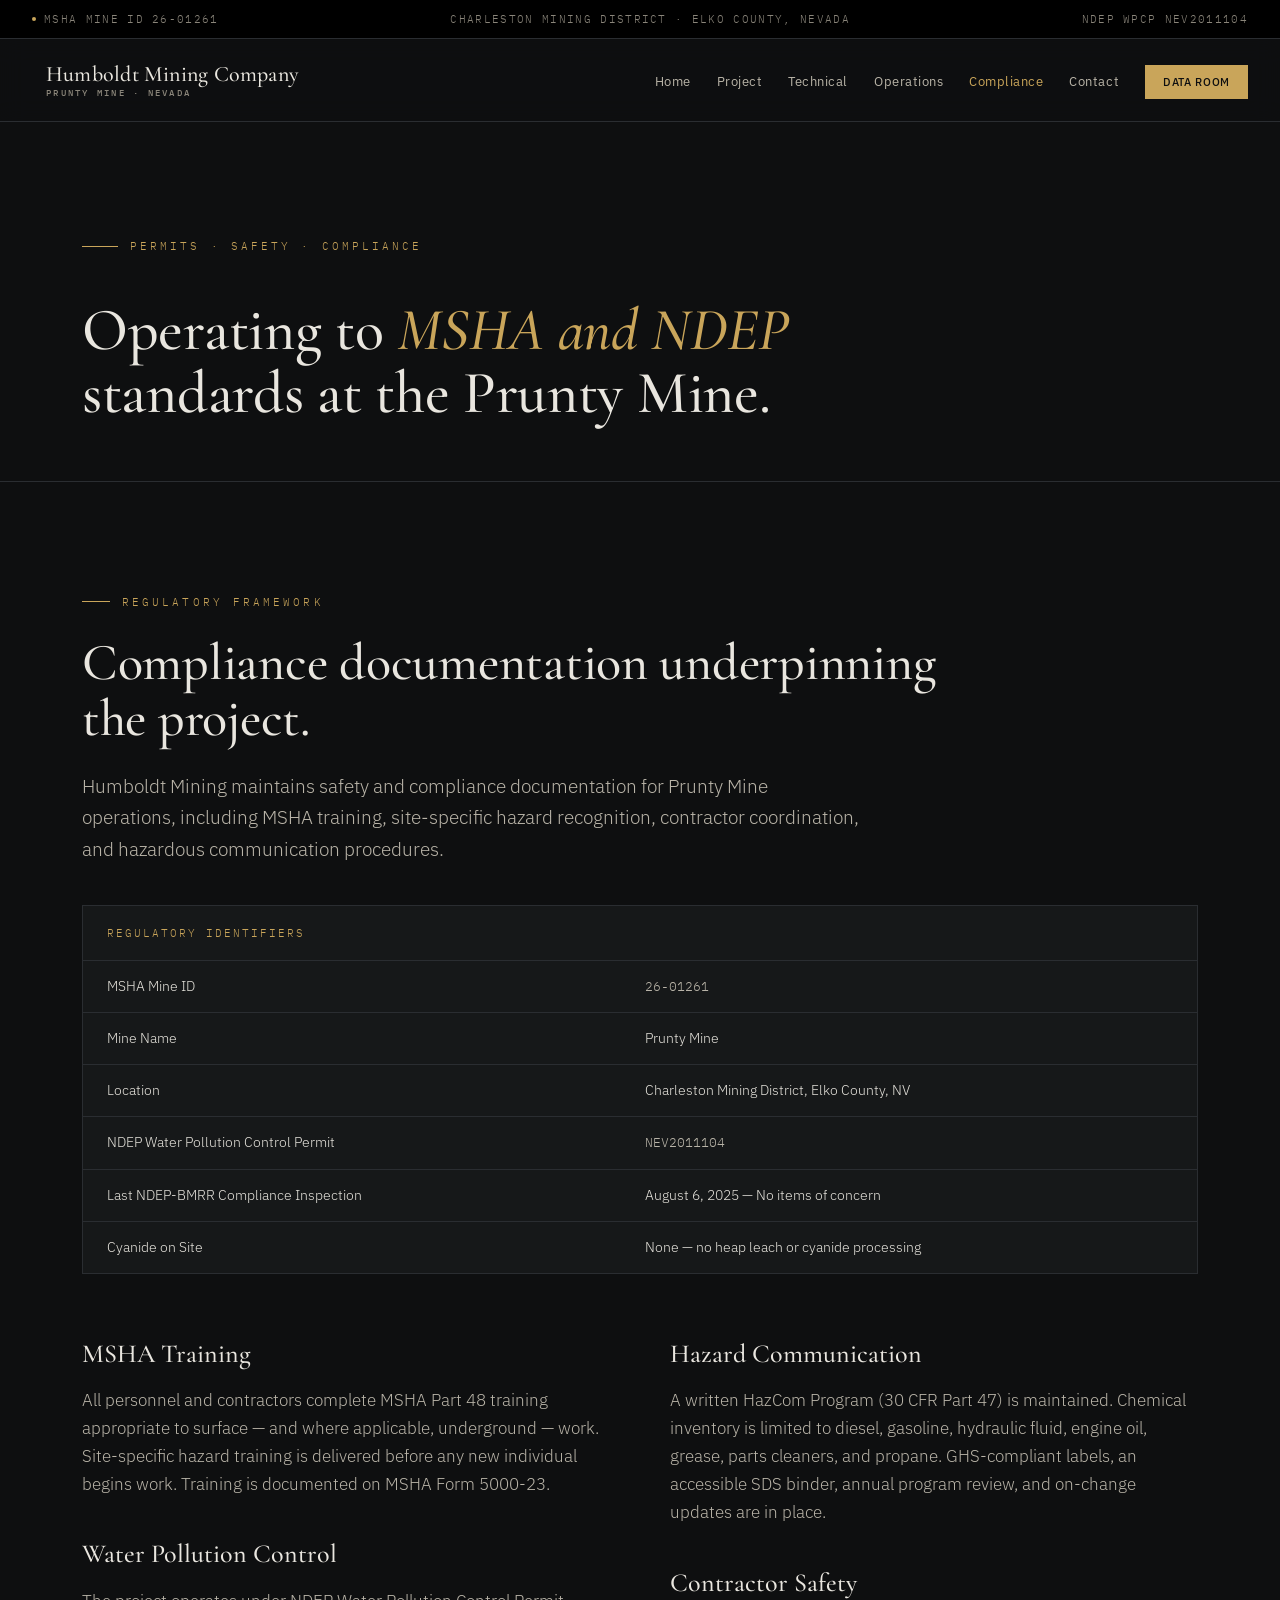
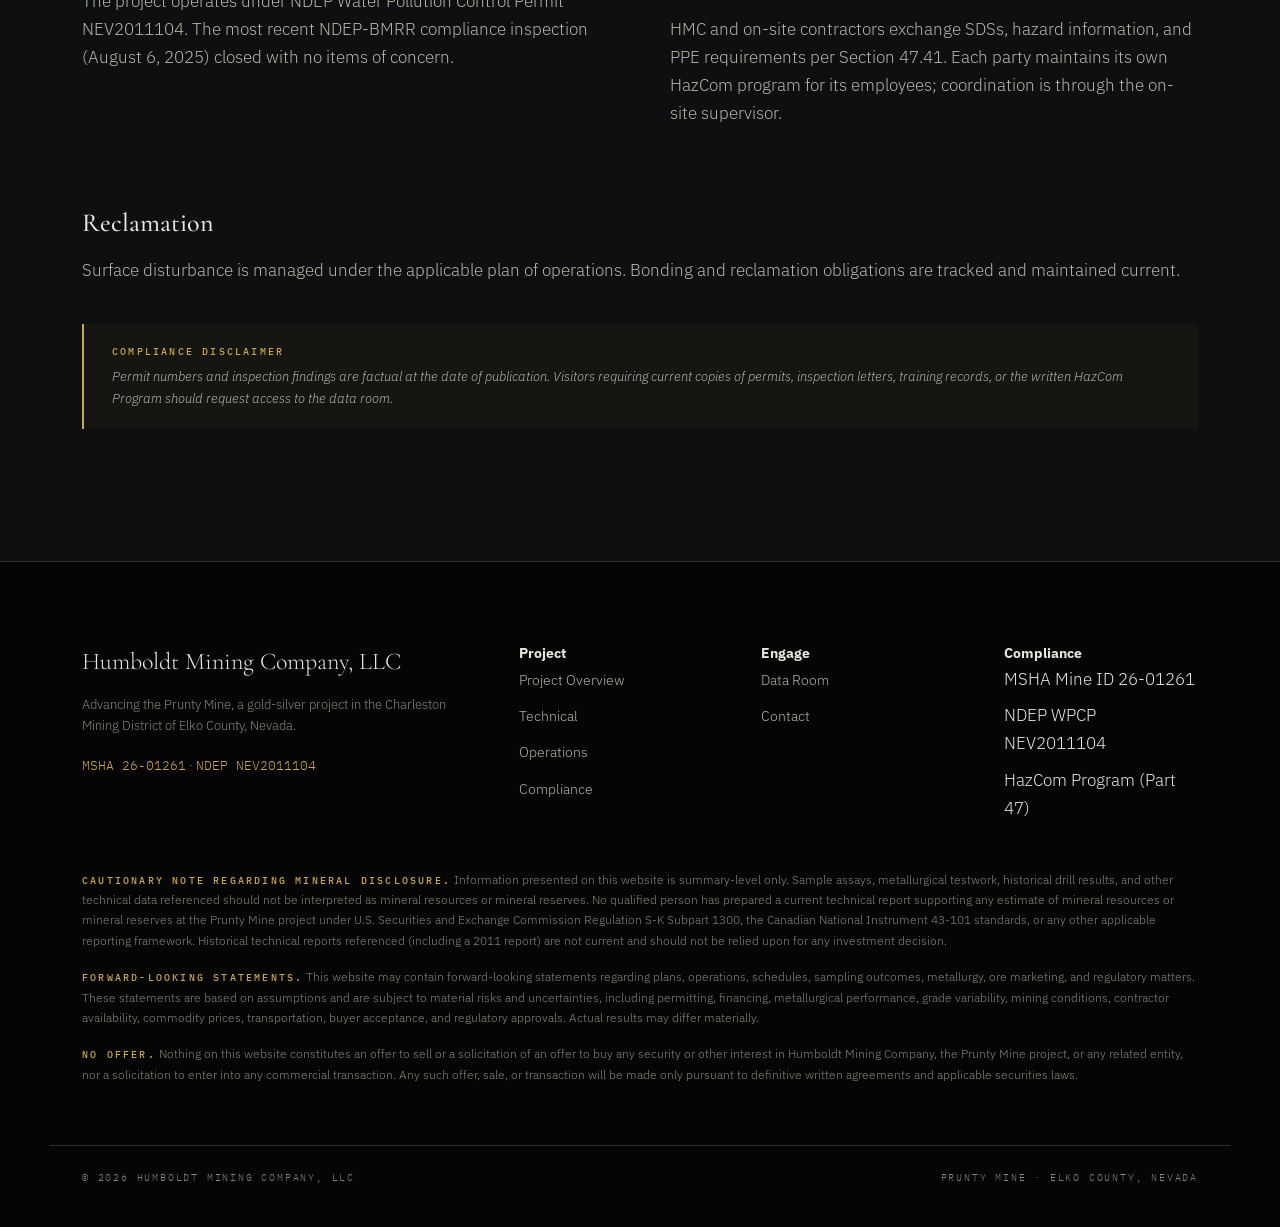
==== compliance.html @ 2f03397b "Add files via upload" ====
<!DOCTYPE html>
<html lang="en">
<head>
<meta charset="UTF-8">
<meta name="viewport" content="width=device-width, initial-scale=1.0">
<title>Permits, Safety & Compliance &mdash; Humboldt Mining Company</title>
<meta name="description" content="MSHA Mine ID 26-01261. NDEP Water Pollution Control Permit NEV2011104. Active HazCom Program. No cyanide on site.">
<meta name="robots" content="index, follow">
<meta name="author" content="Humboldt Mining Company, LLC">
<meta name="theme-color" content="#0e0f10">
<meta property="og:type" content="website">
<meta property="og:url" content="https://humboldtmining.com/compliance.html">
<meta property="og:title" content="Permits, Safety & Compliance &mdash; Humboldt Mining Company">
<meta property="og:description" content="MSHA Mine ID 26-01261. NDEP Water Pollution Control Permit NEV2011104. Active HazCom Program. No cyanide on site.">
<meta property="og:site_name" content="Humboldt Mining Company, LLC">
<meta property="og:locale" content="en_US">
<meta name="twitter:card" content="summary_large_image">
<meta name="twitter:title" content="Permits, Safety & Compliance &mdash; Humboldt Mining Company">
<meta name="twitter:description" content="MSHA Mine ID 26-01261. NDEP Water Pollution Control Permit NEV2011104. Active HazCom Program. No cyanide on site.">
<link rel="icon" type="image/x-icon" href="images/favicon.ico">
<script type="application/ld+json">
{ "@context": "https://schema.org", "@type": "Organization",
   "name": "Humboldt Mining Company, LLC", "url": "https://humboldtmining.com/",
   "description": "Operator of the Prunty Mine gold-silver project in the Charleston Mining District, Elko County, Nevada.",
   "address": { "@type": "PostalAddress", "addressRegion": "NV", "addressCountry": "US" } }
</script>
<link rel="preconnect" href="https://fonts.googleapis.com">
<link rel="preconnect" href="https://fonts.gstatic.com" crossorigin>
<link href="https://fonts.googleapis.com/css2?family=Cormorant+Garamond:wght@400;500;600;700&family=IBM+Plex+Mono:wght@400;500;600&family=IBM+Plex+Sans:wght@300;400;500;600&display=swap" rel="stylesheet">
<link rel="stylesheet" href="styles.css">
</head>
<body>

<div class="utility-bar">
  <div class="utility-bar-inner">
    <span><span class="dot"></span>MSHA Mine ID 26-01261</span>
    <span>Charleston Mining District &middot; Elko County, Nevada</span>
    <span>NDEP WPCP NEV2011104</span>
  </div>
</div>
<header class="site-nav">
  <div class="nav-inner">
    <a href="index.html" class="brand" style="display:flex;align-items:center;gap:14px;">
      <img src="images/logo-mark.png" alt="" style="height:46px;width:auto;display:block;flex-shrink:0;">
      <span>
        Humboldt Mining Company
        <span class="small">Prunty Mine &middot; Nevada</span>
      </span>
    </a>
    <nav>
      <ul>
        <li><a href="index.html">Home</a></li>
        <li><a href="project.html">Project</a></li>
        <li><a href="technical.html">Technical</a></li>
        <li><a href="operations.html">Operations</a></li>
        <li><a href="compliance.html" class="active">Compliance</a></li>
        <li><a href="contact.html">Contact</a></li>
        <li><a href="dataroom.html" class="nav-cta">Data Room</a></li>
      </ul>
    </nav>
    <button class="nav-toggle" aria-label="Open menu" onclick="document.body.classList.toggle('nav-open')">
      <span></span><span></span><span></span>
    </button>
  </div>
</header>

<section class="page-hero" style="padding:0;border-bottom:1px solid var(--steel);">
  <div class="page-hero-img" style="background-image:url('images/hero-compliance.jpg');"></div>
  <div class="page-hero-inner">
    <div class="eyebrow">Permits &middot; Safety &middot; Compliance</div>
    <h1>Operating to <em>MSHA and NDEP</em> standards at the Prunty Mine.</h1>
  </div>
</section>


<section>
  <div class="container">
    <div class="section-eyebrow">Regulatory Framework</div>
    <h2>Compliance documentation underpinning the project.</h2>
    <p class="lead">Humboldt Mining maintains safety and compliance documentation for Prunty Mine operations, including MSHA training, site-specific hazard recognition, contractor coordination, and hazardous communication procedures.</p>

    <div class="data-table-wrap">
      <div class="data-table-caption">Regulatory Identifiers</div>
      <table class="data">
        <tbody>
          <tr><td>MSHA Mine ID</td><td class="id">26-01261</td></tr>
          <tr><td>Mine Name</td><td>Prunty Mine</td></tr>
          <tr><td>Location</td><td>Charleston Mining District, Elko County, NV</td></tr>
          <tr><td>NDEP Water Pollution Control Permit</td><td class="id">NEV2011104</td></tr>
          <tr><td>Last NDEP-BMRR Compliance Inspection</td><td>August 6, 2025 &mdash; No items of concern</td></tr>
          <tr><td>Cyanide on Site</td><td>None &mdash; no heap leach or cyanide processing</td></tr>
        </tbody>
      </table>
    </div>

    <div class="split-tight" style="margin-top:64px;">
      <div>
        <h3>MSHA Training</h3>
        <p>All personnel and contractors complete MSHA Part 48 training appropriate to surface &mdash; and where applicable, underground &mdash; work. Site-specific hazard training is delivered before any new individual begins work. Training is documented on MSHA Form 5000-23.</p>
        <h3 style="margin-top:40px;">Water Pollution Control</h3>
        <p>The project operates under NDEP Water Pollution Control Permit NEV2011104. The most recent NDEP-BMRR compliance inspection (August 6, 2025) closed with no items of concern.</p>
      </div>
      <div>
        <h3>Hazard Communication</h3>
        <p>A written HazCom Program (30 CFR Part 47) is maintained. Chemical inventory is limited to diesel, gasoline, hydraulic fluid, engine oil, grease, parts cleaners, and propane. GHS-compliant labels, an accessible SDS binder, annual program review, and on-change updates are in place.</p>
        <h3 style="margin-top:40px;">Contractor Safety</h3>
        <p>HMC and on-site contractors exchange SDSs, hazard information, and PPE requirements per Section 47.41. Each party maintains its own HazCom program for its employees; coordination is through the on-site supervisor.</p>
      </div>
    </div>

    <h3 style="margin-top:80px;">Reclamation</h3>
    <p>Surface disturbance is managed under the applicable plan of operations. Bonding and reclamation obligations are tracked and maintained current.</p>

    <div class="disclaimer" style="margin-top:40px;">
      <strong>Compliance Disclaimer</strong>
      Permit numbers and inspection findings are factual at the date of publication. Visitors requiring current copies of permits, inspection letters, training records, or the written HazCom Program should request access to the data room.
    </div>
  </div>
</section>


<footer>
  <div class="footer-grid">
    <div>
      <div class="footer-brand">Humboldt Mining Company, LLC</div>
      <p>Advancing the Prunty Mine, a gold-silver project in the Charleston Mining District of Elko County, Nevada.</p>
      <p style="margin-top:16px;"><span style="font-family:var(--mono);color:var(--gold);">MSHA 26-01261</span> &middot; <span style="font-family:var(--mono);color:var(--gold);">NDEP NEV2011104</span></p>
    </div>
    <div>
      <h5>Project</h5>
      <ul>
        <li><a href="project.html">Project Overview</a></li>
        <li><a href="technical.html">Technical</a></li>
        <li><a href="operations.html">Operations</a></li>
        <li><a href="compliance.html">Compliance</a></li>
      </ul>
    </div>
    <div>
      <h5>Engage</h5>
      <ul>
        <li><a href="dataroom.html">Data Room</a></li>
        <li><a href="contact.html">Contact</a></li>
      </ul>
    </div>
    <div>
      <h5>Compliance</h5>
      <ul>
        <li>MSHA Mine ID 26-01261</li>
        <li>NDEP WPCP NEV2011104</li>
        <li>HazCom Program (Part 47)</li>
      </ul>
    </div>
  </div>
  <div class="footer-disclaimers">
    <p><strong>Cautionary Note Regarding Mineral Disclosure.</strong> Information presented on this website is summary-level only. Sample assays, metallurgical testwork, historical drill results, and other technical data referenced should not be interpreted as mineral resources or mineral reserves. No qualified person has prepared a current technical report supporting any estimate of mineral resources or mineral reserves at the Prunty Mine project under U.S. Securities and Exchange Commission Regulation S-K Subpart 1300, the Canadian National Instrument 43-101 standards, or any other applicable reporting framework. Historical technical reports referenced (including a 2011 report) are not current and should not be relied upon for any investment decision.</p>
    <p><strong>Forward-Looking Statements.</strong> This website may contain forward-looking statements regarding plans, operations, schedules, sampling outcomes, metallurgy, ore marketing, and regulatory matters. These statements are based on assumptions and are subject to material risks and uncertainties, including permitting, financing, metallurgical performance, grade variability, mining conditions, contractor availability, commodity prices, transportation, buyer acceptance, and regulatory approvals. Actual results may differ materially.</p>
    <p><strong>No Offer.</strong> Nothing on this website constitutes an offer to sell or a solicitation of an offer to buy any security or other interest in Humboldt Mining Company, the Prunty Mine project, or any related entity, nor a solicitation to enter into any commercial transaction. Any such offer, sale, or transaction will be made only pursuant to definitive written agreements and applicable securities laws.</p>
  </div>
  <div class="footer-bottom">
    <span>&copy; 2026 Humboldt Mining Company, LLC</span>
    <span>Prunty Mine &middot; Elko County, Nevada</span>
  </div>
</footer>
<script>
  document.querySelectorAll('header.site-nav nav a').forEach(function(link){
    link.addEventListener('click', function(){
      document.body.classList.remove('nav-open');
    });
  });
  if (window.location.search.indexOf('submitted=true') !== -1) {
    var b = document.createElement('div');
    b.style.cssText = 'position:fixed;top:0;left:0;right:0;background:#c9a55a;color:#0e0f10;padding:16px 24px;text-align:center;font-family:"IBM Plex Sans",sans-serif;font-size:14px;font-weight:500;letter-spacing:.04em;z-index:9999;box-shadow:0 2px 12px rgba(0,0,0,.4);';
    b.innerHTML = 'Thank you. Your inquiry has been received. Humboldt Mining will respond by email. <span style="cursor:pointer;margin-left:24px;font-weight:600;" onclick="this.parentElement.remove()">&times;</span>';
    document.body.prepend(b);
    window.scrollTo(0,0);
  }
</script>
</body>
</html>
---- styles.css ----
:root {
  --ink: #0e0f10;
  --ink-2: #161819;
  --ink-3: #1d2023;
  --steel: #2a2d31;
  --steel-2: #4b4f55;
  --bone: #e9e6df;
  --bone-2: #b9b4a8;
  --bone-3: #8a857a;
  --gold: #c9a55a;
  --gold-deep: #9c7e3e;
  --serif: 'Cormorant Garamond', Georgia, serif;
  --sans: 'IBM Plex Sans', system-ui, sans-serif;
  --mono: 'IBM Plex Mono', ui-monospace, monospace;
}
* { box-sizing: border-box; margin: 0; padding: 0; }
html { scroll-behavior: smooth; }
body {
  background: var(--ink);
  color: var(--bone);
  font-family: var(--sans);
  font-size: 17px;
  line-height: 1.65;
  font-weight: 300;
  -webkit-font-smoothing: antialiased;
  text-rendering: optimizeLegibility;
}
::selection { background: var(--gold); color: var(--ink); }
a { color: var(--bone); text-decoration: none; transition: color .2s ease; }
a:hover { color: var(--gold); }
img { max-width: 100%; display: block; }

/* UTILITY BAR */
.utility-bar {
  background: #000;
  border-bottom: 1px solid var(--steel);
  font-family: var(--mono);
  font-size: 11px;
  letter-spacing: 0.12em;
  text-transform: uppercase;
  color: var(--bone-3);
}
.utility-bar-inner {
  max-width: 1280px;
  margin: 0 auto;
  padding: 10px 32px;
  display: flex;
  justify-content: space-between;
  gap: 24px;
  flex-wrap: wrap;
}
.utility-bar span { display: inline-flex; gap: 8px; align-items: center; }
.utility-bar .dot { width: 4px; height: 4px; background: var(--gold); border-radius: 50%; }

/* NAVIGATION */
header.site-nav {
  position: sticky;
  top: 0;
  background: rgba(14,15,16,0.94);
  backdrop-filter: blur(12px);
  -webkit-backdrop-filter: blur(12px);
  border-bottom: 1px solid var(--steel);
  z-index: 100;
}
.nav-inner {
  max-width: 1280px;
  margin: 0 auto;
  padding: 18px 32px;
  display: flex;
  justify-content: space-between;
  align-items: center;
  gap: 24px;
}
.brand {
  font-family: var(--serif);
  font-size: 22px;
  font-weight: 500;
  letter-spacing: 0.01em;
  line-height: 1.1;
}
.brand .small {
  display: block;
  font-family: var(--mono);
  font-size: 9px;
  letter-spacing: 0.25em;
  text-transform: uppercase;
  color: var(--bone-3);
  margin-top: 2px;
}
nav ul { list-style: none; display: flex; gap: 26px; flex-wrap: wrap; align-items: center; }
nav a {
  font-family: var(--sans);
  font-size: 13px;
  letter-spacing: 0.04em;
  color: var(--bone-2);
  font-weight: 400;
}
nav a:hover, nav a.active { color: var(--gold); }
.nav-cta {
  background: var(--gold);
  color: var(--ink) !important;
  padding: 10px 18px;
  font-weight: 500;
  letter-spacing: 0.06em;
  text-transform: uppercase;
  font-size: 11px !important;
  transition: background .2s ease;
}
.nav-cta:hover { background: var(--gold-deep); color: var(--ink) !important; }
.nav-toggle {
  display: none;
  background: transparent;
  border: 1px solid var(--steel);
  width: 40px; height: 40px;
  cursor: pointer; padding: 0;
  flex-direction: column;
  justify-content: center; align-items: center; gap: 4px;
  transition: border-color .2s ease;
}
.nav-toggle:hover { border-color: var(--gold); }
.nav-toggle span {
  display: block; width: 18px; height: 1.5px;
  background: var(--bone);
  transition: all .25s ease;
}
body.nav-open .nav-toggle span:nth-child(1) { transform: translateY(5.5px) rotate(45deg); }
body.nav-open .nav-toggle span:nth-child(2) { opacity: 0; }
body.nav-open .nav-toggle span:nth-child(3) { transform: translateY(-5.5px) rotate(-45deg); }

/* PAGE HERO (banner across each non-home page) */
.page-hero {
  position: relative;
  height: 360px;
  display: flex;
  align-items: flex-end;
  overflow: hidden;
  border-bottom: 1px solid var(--steel);
}
.page-hero-img {
  position: absolute; inset: 0;
  background-size: cover;
  background-position: center;
  filter: brightness(0.45) saturate(0.85);
}
.page-hero::after {
  content: ''; position: absolute; inset: 0;
  background: linear-gradient(180deg, rgba(14,15,16,0.4) 0%, rgba(14,15,16,0.85) 100%);
}
.page-hero-inner {
  position: relative; z-index: 2;
  max-width: 1180px; margin: 0 auto; padding: 0 32px 56px; width: 100%;
}
.page-hero h1 {
  font-family: var(--serif);
  font-size: clamp(38px, 5vw, 60px);
  font-weight: 500; line-height: 1.05;
  letter-spacing: -0.005em;
  color: var(--bone);
  margin-top: 16px;
  max-width: 800px;
}
.page-hero h1 em { font-style: italic; color: var(--gold); font-weight: 500; }

/* HOME HERO (taller, with text overlay both sides) */
.home-hero {
  min-height: 88vh;
  display: flex;
  align-items: center;
  position: relative;
  overflow: hidden;
  border-bottom: 1px solid var(--steel);
}
.home-hero-img {
  position: absolute; inset: 0;
  background-size: cover; background-position: center;
  filter: brightness(0.4) saturate(0.85);
}
.home-hero::after {
  content: ''; position: absolute; inset: 0;
  background:
    radial-gradient(ellipse at 70% 30%, rgba(201,165,90,0.08) 0%, transparent 55%),
    linear-gradient(135deg, rgba(10,11,12,0.6) 0%, rgba(19,21,23,0.7) 100%);
}
.home-hero-inner {
  position: relative; z-index: 2;
  max-width: 1280px; margin: 0 auto;
  padding: 80px 32px;
  display: grid; grid-template-columns: 1fr 1fr;
  gap: 80px; align-items: center; width: 100%;
}

.eyebrow {
  font-family: var(--mono);
  font-size: 11px;
  letter-spacing: 0.28em;
  text-transform: uppercase;
  color: var(--gold);
  margin-bottom: 28px;
  display: inline-flex; align-items: center; gap: 12px;
}
.eyebrow::before {
  content: ''; width: 36px; height: 1px; background: var(--gold);
}
h1.hero-title {
  font-family: var(--serif);
  font-size: clamp(44px, 5.5vw, 76px);
  line-height: 1.02;
  font-weight: 500;
  color: var(--bone);
  letter-spacing: -0.01em;
  margin-bottom: 32px;
}
h1.hero-title em { font-style: italic; color: var(--gold); font-weight: 500; }
.hero-sub {
  font-size: 18px; color: var(--bone-2);
  line-height: 1.65; max-width: 540px;
  margin-bottom: 40px;
}
.cta-row { display: flex; gap: 16px; flex-wrap: wrap; }
.btn {
  display: inline-flex; align-items: center; gap: 10px;
  padding: 16px 26px;
  font-family: var(--sans);
  font-size: 12px; font-weight: 500;
  letter-spacing: 0.12em;
  text-transform: uppercase;
  cursor: pointer; border: none;
  transition: all .25s ease;
}
.btn-primary { background: var(--gold); color: var(--ink); }
.btn-primary:hover { background: var(--bone); color: var(--ink); }
.btn-secondary { background: transparent; color: var(--bone); border: 1px solid var(--steel-2); }
.btn-secondary:hover { border-color: var(--gold); color: var(--gold); }
.btn .arrow { font-family: var(--mono); font-weight: 400; }

/* HERO CARD on home */
.hero-card {
  background: rgba(22,24,25,0.92);
  border: 1px solid var(--steel);
  padding: 40px;
  position: relative;
  backdrop-filter: blur(8px);
}
.hero-card::before {
  content: ''; position: absolute;
  top: -1px; left: -1px;
  width: 32px; height: 32px;
  border-top: 2px solid var(--gold);
  border-left: 2px solid var(--gold);
}
.hero-card::after {
  content: ''; position: absolute;
  bottom: -1px; right: -1px;
  width: 32px; height: 32px;
  border-bottom: 2px solid var(--gold);
  border-right: 2px solid var(--gold);
}
.hero-card-label {
  font-family: var(--mono);
  font-size: 10px;
  letter-spacing: 0.22em;
  text-transform: uppercase;
  color: var(--gold);
  margin-bottom: 24px;
}
.hero-card h3 {
  font-family: var(--serif);
  font-size: 28px; font-weight: 500;
  line-height: 1.2; margin-bottom: 24px;
}
.hero-fact-list { list-style: none; }
.hero-fact-list li {
  display: flex; justify-content: space-between;
  padding: 14px 0; border-bottom: 1px solid var(--steel);
  font-size: 14px; gap: 24px;
}
.hero-fact-list li:last-child { border-bottom: none; }
.hero-fact-list .label {
  color: var(--bone-3);
  font-family: var(--mono);
  font-size: 11px;
  letter-spacing: 0.1em;
  text-transform: uppercase;
}
.hero-fact-list .value { color: var(--bone); font-weight: 400; text-align: right; }
.hero-fact-list .value.num { font-family: var(--mono); color: var(--gold); }

/* SECTIONS */
section { padding: 100px 0; border-bottom: 1px solid var(--steel); position: relative; }
section:last-of-type { border-bottom: none; }
.container { max-width: 1180px; margin: 0 auto; padding: 0 32px; }
.section-eyebrow {
  font-family: var(--mono);
  font-size: 11px;
  letter-spacing: 0.28em;
  text-transform: uppercase;
  color: var(--gold);
  margin-bottom: 24px;
  display: inline-flex; align-items: center; gap: 12px;
}
.section-eyebrow::before {
  content: ''; width: 28px; height: 1px; background: var(--gold);
}
h2 {
  font-family: var(--serif);
  font-size: clamp(34px, 4.2vw, 52px);
  line-height: 1.08; font-weight: 500;
  color: var(--bone);
  margin-bottom: 24px;
  letter-spacing: -0.005em;
  max-width: 880px;
}
h2 em { font-style: italic; color: var(--gold); }
h3 {
  font-family: var(--serif);
  font-size: 26px; font-weight: 500;
  color: var(--bone);
  margin-bottom: 16px; line-height: 1.25;
}
h4 {
  font-family: var(--mono);
  font-size: 11px; font-weight: 500;
  letter-spacing: 0.22em;
  text-transform: uppercase;
  color: var(--bone-3);
  margin-bottom: 16px;
}
.lead {
  font-size: 19px;
  color: var(--bone-2);
  line-height: 1.65;
  max-width: 780px;
  margin-bottom: 40px;
}
p { margin-bottom: 18px; color: var(--bone-2); }
p:last-child { margin-bottom: 0; }

/* KPI STRIP */
.kpi-strip {
  background: var(--ink-2);
  border-top: 1px solid var(--steel);
  border-bottom: 1px solid var(--steel);
  padding: 48px 0;
}
.kpi-grid {
  max-width: 1280px; margin: 0 auto; padding: 0 32px;
  display: grid; grid-template-columns: repeat(6, 1fr); gap: 0;
}
.kpi { padding: 12px 28px; border-right: 1px solid var(--steel); }
.kpi:last-child { border-right: none; }
.kpi-label {
  font-family: var(--mono);
  font-size: 10px;
  letter-spacing: 0.22em;
  text-transform: uppercase;
  color: var(--bone-3);
  margin-bottom: 10px;
}
.kpi-value {
  font-family: var(--serif);
  font-size: 22px; line-height: 1.2;
  color: var(--bone); font-weight: 500;
}
.kpi-value .accent { color: var(--gold); }

/* HIGHLIGHT CARDS (with images) */
.highlights-grid {
  display: grid; grid-template-columns: repeat(3, 1fr);
  gap: 1px;
  background: var(--steel);
  border: 1px solid var(--steel);
}
.highlight {
  background: var(--ink);
  padding: 0;
  display: flex; flex-direction: column;
  transition: background .3s ease;
}
.highlight-img {
  height: 220px;
  background-size: cover;
  background-position: center;
  filter: brightness(0.85) saturate(0.95);
  transition: filter .3s ease;
}
.highlight:hover .highlight-img { filter: brightness(1) saturate(1.05); }
.highlight-body { padding: 36px 32px; flex: 1; }
.highlight-num {
  font-family: var(--mono);
  font-size: 11px; color: var(--gold);
  letter-spacing: 0.22em;
  margin-bottom: 20px;
}
.highlight h3 { font-size: 22px; margin-bottom: 14px; }
.highlight p { font-size: 15px; line-height: 1.6; }
.highlight .stat { font-family: var(--mono); color: var(--gold); font-weight: 500; }

/* SPLIT LAYOUTS */
.split { display: grid; grid-template-columns: 1fr 1.4fr; gap: 80px; align-items: start; }
.split-tight { display: grid; grid-template-columns: 1fr 1fr; gap: 60px; align-items: start; }
.split-image { display: grid; grid-template-columns: 1fr 1fr; gap: 60px; align-items: center; }
.split-image .image-frame {
  border: 1px solid var(--steel);
  padding: 8px; background: var(--ink-2);
}
.split-image .image-frame img { display: block; width: 100%; }

/* TABLES */
.data-table-wrap {
  border: 1px solid var(--steel);
  background: var(--ink-2);
  overflow-x: auto;
  margin: 28px 0;
}
.data-table-caption {
  padding: 18px 24px;
  border-bottom: 1px solid var(--steel);
  font-family: var(--mono);
  font-size: 11px;
  letter-spacing: 0.18em;
  text-transform: uppercase;
  color: var(--gold);
  display: flex; justify-content: space-between; align-items: center;
  flex-wrap: wrap; gap: 12px;
}
.data-table-caption .source { color: var(--bone-3); font-size: 10px; letter-spacing: 0.15em; }
table.data { width: 100%; border-collapse: collapse; font-family: var(--sans); font-size: 14px; }
table.data th {
  text-align: left; padding: 14px 24px;
  border-bottom: 1px solid var(--steel);
  font-family: var(--mono); font-size: 10px;
  font-weight: 500; letter-spacing: 0.15em;
  text-transform: uppercase; color: var(--bone-3);
  background: rgba(0,0,0,0.2);
}
table.data td {
  padding: 14px 24px;
  border-bottom: 1px solid var(--steel);
  color: var(--bone); font-weight: 300;
}
table.data tbody tr:last-child td { border-bottom: none; }
table.data tbody tr:hover { background: rgba(201,165,90,0.04); }
table.data .num { font-family: var(--mono); text-align: right; color: var(--gold); font-weight: 500; }
table.data .id { font-family: var(--mono); color: var(--bone-2); font-size: 13px; }

/* DISCLAIMER */
.disclaimer {
  background: rgba(201,165,90,0.04);
  border-left: 2px solid var(--gold);
  padding: 20px 28px;
  margin: 32px 0;
  font-size: 13px; line-height: 1.65;
  color: var(--bone-2);
  font-style: italic;
}
.disclaimer strong {
  font-style: normal;
  font-family: var(--mono);
  font-size: 10px;
  letter-spacing: 0.22em;
  text-transform: uppercase;
  color: var(--gold);
  display: block;
  margin-bottom: 6px;
  font-weight: 500;
}

/* TIMELINE */
.timeline {
  border-left: 1px solid var(--steel);
  padding-left: 32px;
  margin-top: 32px;
}
.timeline-item { margin-bottom: 32px; position: relative; }
.timeline-item::before {
  content: ''; position: absolute;
  left: -38px; top: 6px;
  width: 8px; height: 8px;
  background: var(--gold);
  border-radius: 50%;
  box-shadow: 0 0 0 4px var(--ink);
}
.timeline-period {
  font-family: var(--mono);
  font-size: 11px; letter-spacing: 0.22em;
  text-transform: uppercase; color: var(--gold);
  margin-bottom: 6px;
}
.timeline-item p { font-size: 15px; }

/* PRINCIPLES */
.principles { list-style: none; margin-top: 28px; counter-reset: principle; }
.principles li {
  padding: 22px 0;
  border-bottom: 1px solid var(--steel);
  display: grid; grid-template-columns: 60px 1fr; gap: 24px;
  counter-increment: principle;
  color: var(--bone-2); font-size: 16px;
}
.principles li::before {
  content: counter(principle, decimal-leading-zero);
  font-family: var(--mono);
  color: var(--gold);
  font-size: 12px; letter-spacing: 0.15em;
  padding-top: 2px;
}

/* DOC CARDS */
.doc-grid {
  display: grid; grid-template-columns: repeat(3, 1fr);
  gap: 1px;
  background: var(--steel);
  border: 1px solid var(--steel);
  margin-top: 32px;
}
.doc-card {
  background: var(--ink-2);
  padding: 32px 28px;
  display: flex; flex-direction: column; gap: 12px;
  min-height: 180px;
  transition: background .25s ease;
}
.doc-card:hover { background: var(--ink-3); }
.doc-card .lock {
  font-family: var(--mono);
  font-size: 10px; letter-spacing: 0.22em;
  color: var(--gold); text-transform: uppercase;
}
.doc-card h4 {
  font-family: var(--serif);
  font-size: 20px; color: var(--bone);
  letter-spacing: 0; text-transform: none;
  margin: 0; font-weight: 500;
}
.doc-card p { font-size: 13px; color: var(--bone-3); margin-top: auto; margin-bottom: 0; }

/* FORMS */
.form-grid { display: grid; grid-template-columns: 1fr 1fr; gap: 28px; margin-top: 32px; }
.form-full { grid-column: 1 / -1; }
.form-group { display: flex; flex-direction: column; }
.form-group label {
  font-family: var(--mono);
  font-size: 10px; letter-spacing: 0.22em;
  text-transform: uppercase; color: var(--bone-3);
  margin-bottom: 10px;
}
.form-group input,
.form-group select,
.form-group textarea {
  background: transparent; border: none;
  border-bottom: 1px solid var(--steel-2);
  color: var(--bone);
  font-family: var(--sans); font-size: 16px;
  padding: 10px 0; outline: none;
  transition: border-color .2s ease;
}
.form-group input:focus,
.form-group select:focus,
.form-group textarea:focus { border-color: var(--gold); }
.form-group textarea { min-height: 110px; resize: vertical; }
.form-group select { -webkit-appearance: none; appearance: none; cursor: pointer; }

/* MAP frame on Project page */
.map-frame {
  border: 1px solid var(--steel);
  padding: 8px; background: var(--ink-2);
  margin: 32px 0;
}
.map-frame .map-inner { aspect-ratio: 4/3; }
.map-frame object,
.map-frame iframe { width: 100%; height: 100%; display: block; }

/* FOOTER */
footer {
  background: #050505;
  padding: 80px 0 40px;
  border-top: 1px solid var(--steel);
}
.footer-grid {
  max-width: 1180px; margin: 0 auto; padding: 0 32px;
  display: grid; grid-template-columns: 2fr 1fr 1fr 1fr;
  gap: 48px;
}
.footer-brand {
  font-family: var(--serif);
  font-size: 24px; color: var(--bone);
  margin-bottom: 12px;
}
.footer h5 {
  font-family: var(--mono);
  font-size: 10px; letter-spacing: 0.22em;
  text-transform: uppercase; color: var(--gold);
  margin-bottom: 16px;
}
footer ul { list-style: none; }
footer ul li { margin-bottom: 8px; }
footer ul li a { font-size: 14px; color: var(--bone-2); }
footer p { font-size: 13px; color: var(--bone-3); }
.footer-bottom {
  max-width: 1180px; margin: 60px auto 0;
  padding: 24px 32px 0;
  border-top: 1px solid var(--steel);
  display: flex; justify-content: space-between;
  flex-wrap: wrap; gap: 16px;
  font-family: var(--mono);
  font-size: 10px; letter-spacing: 0.18em;
  text-transform: uppercase;
  color: var(--bone-3);
}
.footer-disclaimers {
  max-width: 1180px; margin: 40px auto 0; padding: 0 32px;
  font-size: 12px; color: var(--bone-3); line-height: 1.7;
}
.footer-disclaimers p { font-size: 12px; color: var(--bone-3); margin-bottom: 16px; }
.footer-disclaimers strong {
  color: var(--gold);
  font-family: var(--mono);
  font-size: 10px;
  letter-spacing: 0.22em;
  text-transform: uppercase;
  font-weight: 500;
}

/* RESPONSIVE */
@media (max-width: 1000px) {
  .home-hero-inner { grid-template-columns: 1fr; gap: 60px; padding: 60px 32px; }
  .kpi-grid { grid-template-columns: repeat(3, 1fr); }
  .kpi:nth-child(3n) { border-right: none; }
  .kpi { border-bottom: 1px solid var(--steel); padding: 24px; }
  .kpi:nth-last-child(-n+3) { border-bottom: none; }
  .highlights-grid { grid-template-columns: 1fr; }
  .split, .split-tight, .split-image { grid-template-columns: 1fr; gap: 48px; }
  .doc-grid { grid-template-columns: 1fr 1fr; }
  .footer-grid { grid-template-columns: 1fr 1fr; }
  section { padding: 72px 0; }
  .page-hero { height: 280px; }

  .nav-toggle { display: flex; }
  nav {
    position: absolute; top: 100%; left: 0; right: 0;
    background: var(--ink);
    border-bottom: 1px solid var(--steel);
    max-height: 0; overflow: hidden;
    transition: max-height .35s ease;
  }
  body.nav-open nav { max-height: 600px; }
  nav ul { flex-direction: column; gap: 0; padding: 12px 0; align-items: stretch; }
  nav ul li { width: 100%; }
  nav ul li a {
    display: block; padding: 14px 32px; font-size: 14px;
    border-bottom: 1px solid var(--steel);
  }
  nav ul li:last-child a { border-bottom: none; }
  .nav-cta { margin: 12px 32px; text-align: center; padding: 14px 18px !important; }
}
@media (max-width: 600px) {
  .utility-bar-inner { padding: 8px 20px; font-size: 10px; }
  .nav-inner { padding: 14px 20px; }
  .container { padding: 0 20px; }
  .home-hero-inner { padding: 40px 20px; }
  .kpi-grid { grid-template-columns: 1fr 1fr; padding: 0 20px; }
  .kpi:nth-child(2n) { border-right: none; }
  .doc-grid { grid-template-columns: 1fr; }
  .form-grid { grid-template-columns: 1fr; }
  .footer-grid { grid-template-columns: 1fr; gap: 32px; }
  h1.hero-title { font-size: 40px; }
  .page-hero h1 { font-size: 32px; }
}
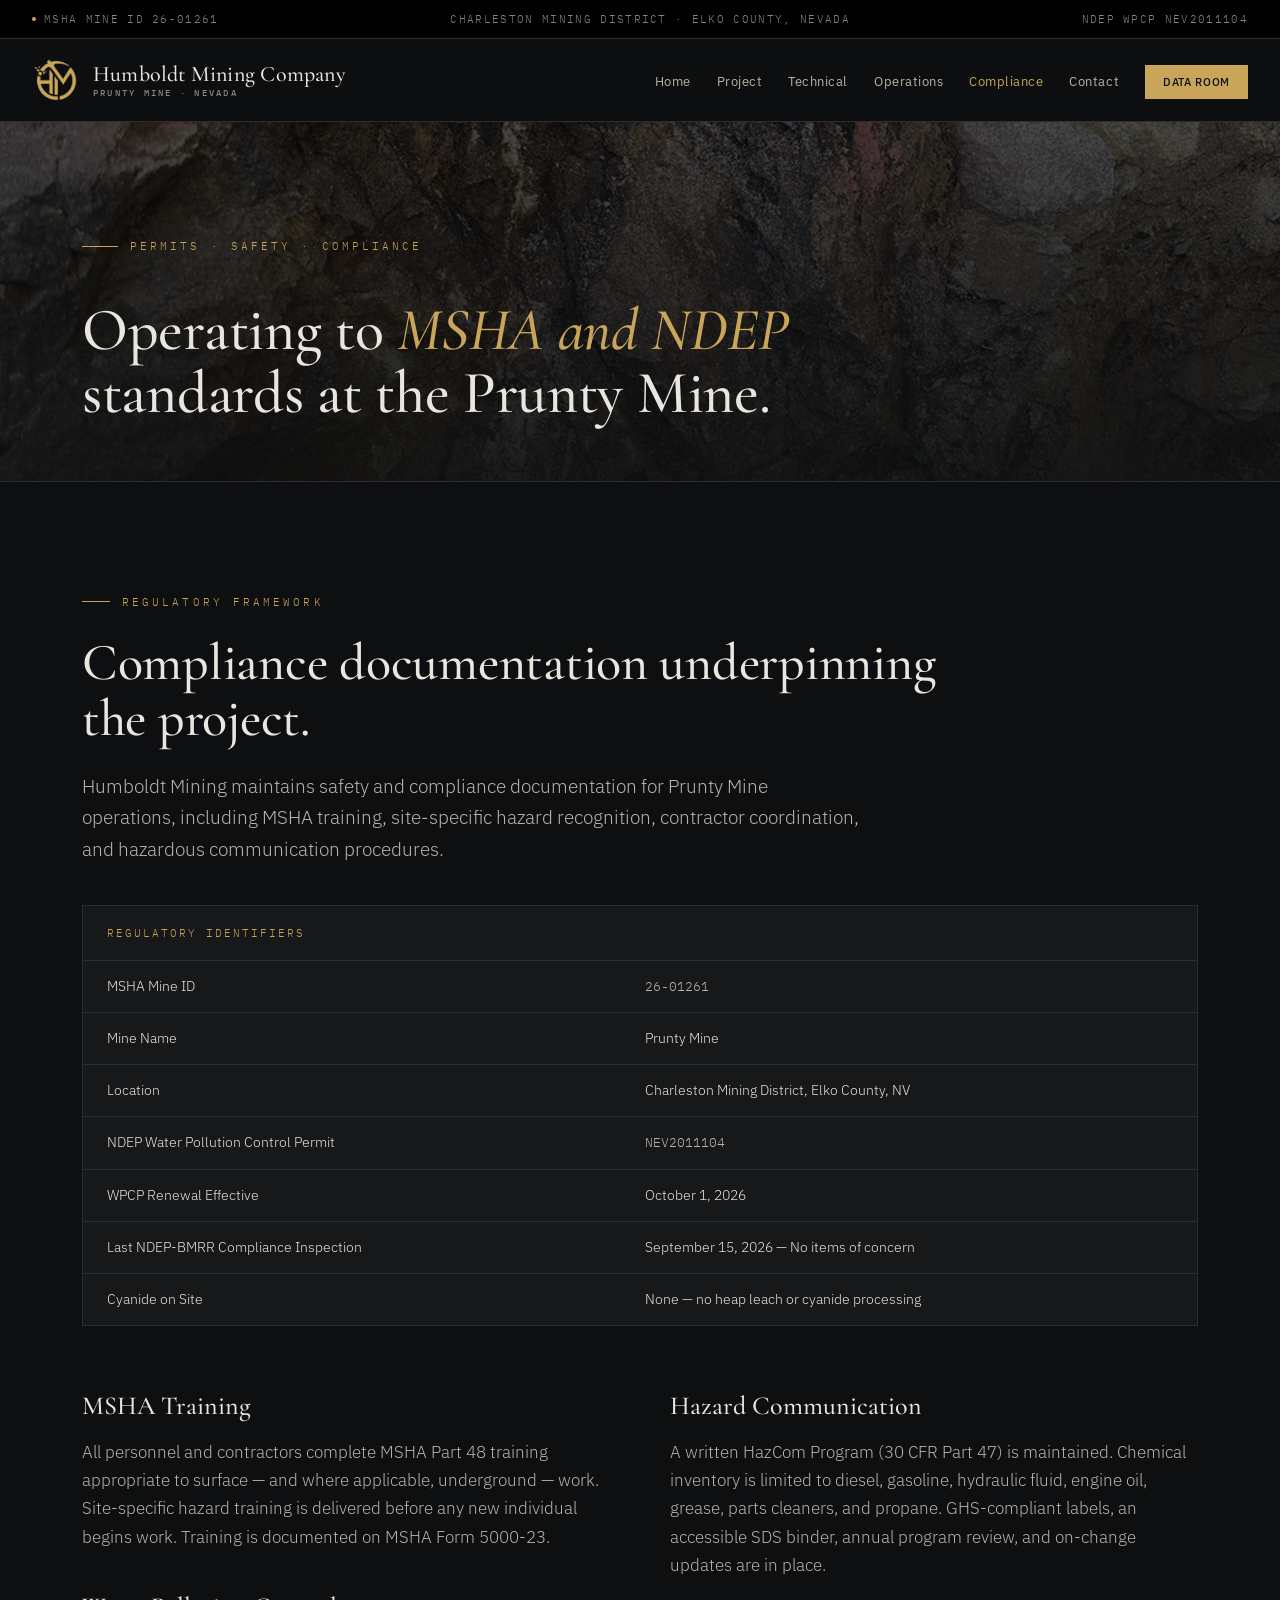
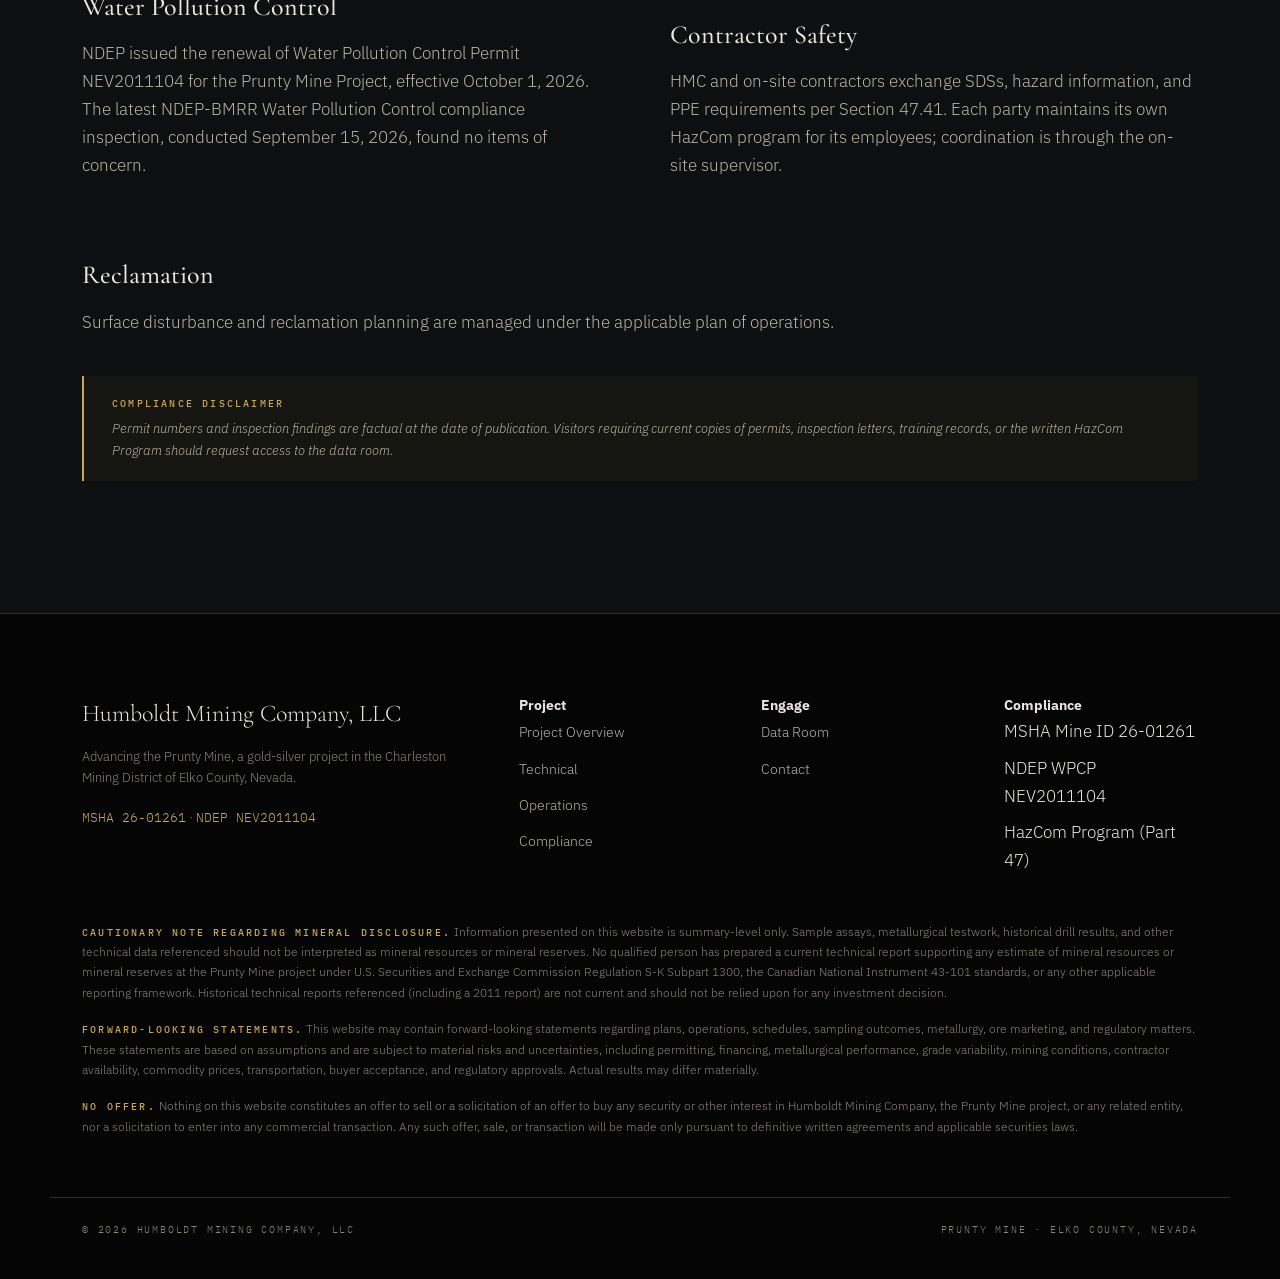
==== commit f9a8a0fe: "Update NDEP permit renewal and Sept 2026 inspection; remove bond statement Co-Authored-By: Claude Op" ====
--- a/compliance.html
+++ b/compliance.html
@@ -87,7 +87,8 @@
           <tr><td>Mine Name</td><td>Prunty Mine</td></tr>
           <tr><td>Location</td><td>Charleston Mining District, Elko County, NV</td></tr>
           <tr><td>NDEP Water Pollution Control Permit</td><td class="id">NEV2011104</td></tr>
-          <tr><td>Last NDEP-BMRR Compliance Inspection</td><td>August 6, 2025 &mdash; No items of concern</td></tr>
+          <tr><td>WPCP Renewal Effective</td><td>October 1, 2026</td></tr>
+          <tr><td>Last NDEP-BMRR Compliance Inspection</td><td>September 15, 2026 &mdash; No items of concern</td></tr>
           <tr><td>Cyanide on Site</td><td>None &mdash; no heap leach or cyanide processing</td></tr>
         </tbody>
       </table>
@@ -98,7 +99,7 @@
         <h3>MSHA Training</h3>
         <p>All personnel and contractors complete MSHA Part 48 training appropriate to surface &mdash; and where applicable, underground &mdash; work. Site-specific hazard training is delivered before any new individual begins work. Training is documented on MSHA Form 5000-23.</p>
         <h3 style="margin-top:40px;">Water Pollution Control</h3>
-        <p>The project operates under NDEP Water Pollution Control Permit NEV2011104. The most recent NDEP-BMRR compliance inspection (August 6, 2025) closed with no items of concern.</p>
+        <p>NDEP issued the renewal of Water Pollution Control Permit NEV2011104 for the Prunty Mine Project, effective October 1, 2026. The latest NDEP-BMRR Water Pollution Control compliance inspection, conducted September 15, 2026, found no items of concern.</p>
       </div>
       <div>
         <h3>Hazard Communication</h3>
@@ -109,7 +110,7 @@
     </div>
 
     <h3 style="margin-top:80px;">Reclamation</h3>
-    <p>Surface disturbance is managed under the applicable plan of operations. Bonding and reclamation obligations are tracked and maintained current.</p>
+    <p>Surface disturbance and reclamation planning are managed under the applicable plan of operations.</p>
 
     <div class="disclaimer" style="margin-top:40px;">
       <strong>Compliance Disclaimer</strong>
